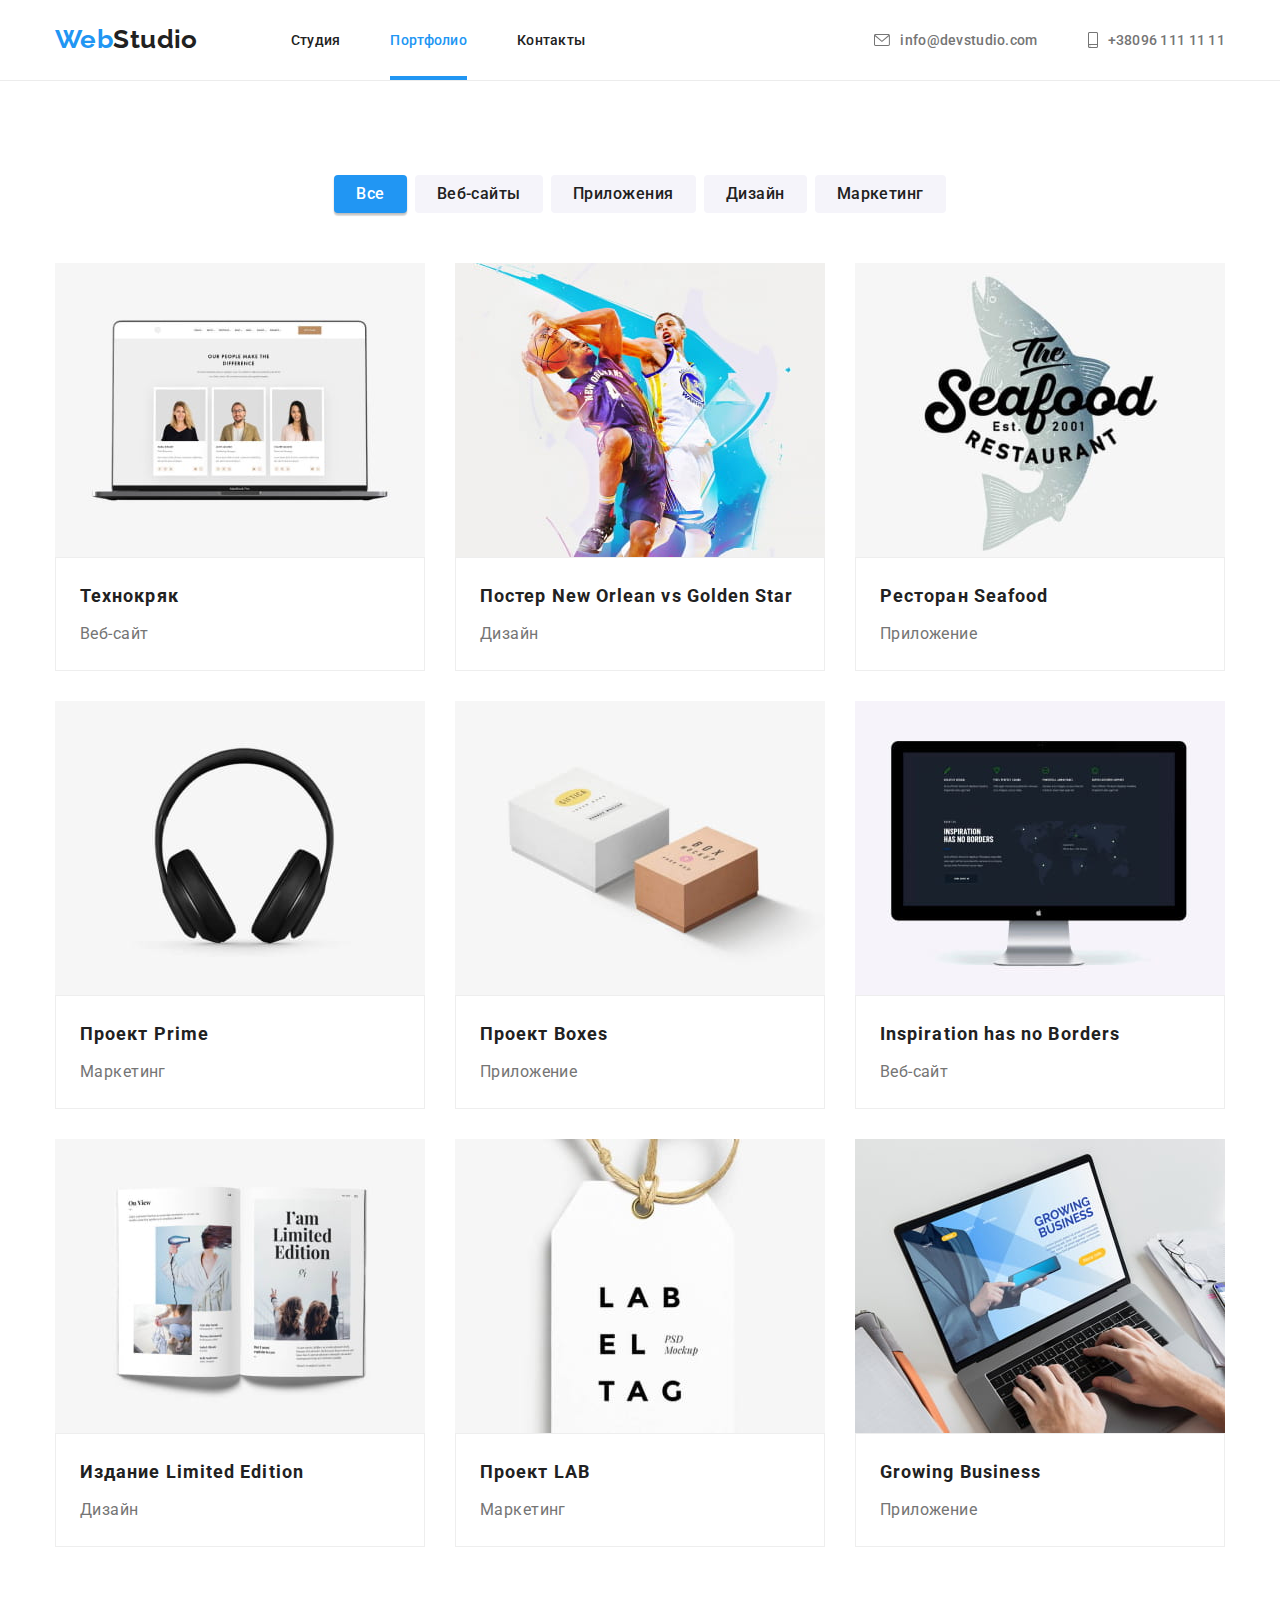
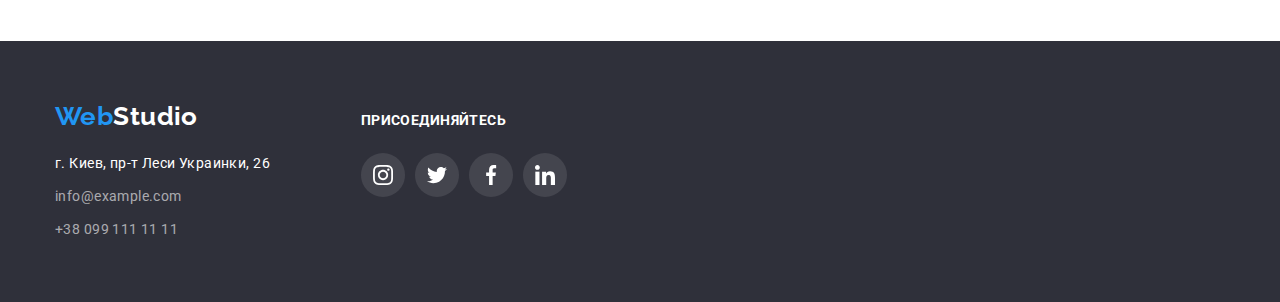
==== portfolio.html @ 3b36d1ae "12.04" ====
<!DOCTYPE html>
<html lang="en">
  <head>
    <meta charset="UTF-8" />
    <meta http-equiv="X-UA-Compatible" content="IE=edge" />
    <meta name="viewport" content="width=device-width, initial-scale=1.0" />
    <title>Portfolio</title>
    <link rel="preconnect" href="https://fonts.googleapis.com" />
    <link rel="preconnect" href="https://fonts.gstatic.com" crossorigin />
    <link
      href="https://fonts.googleapis.com/css2?family=Raleway:wght@700&family=Roboto:wght@400;500;700;900&display=swap"
      rel="stylesheet"
    />
    <link
      rel="stylesheet"
      href="https://cdnjs.cloudflare.com/ajax/libs/modern-normalize/1.1.0/modern-normalize.min.css"
    />
    <link rel="stylesheet" href="./css/styles.css" />
  </head>
  <body>
    <header class="header">
      <div class="container header-container">
        <nav class="nav-list">
          <a class="logo link" href="./index.html" lang="en"
            >Web<span class="logo-dark">Studio</span></a
          >
          <ul class="nav-list list">
            <li class="nav-list-item">
              <a class="nav-list-link link" href="./index.html">Студия</a>
            </li>
            <li class="nav-list-item">
              <a class="nav-list-link active-page link" href="./portfolio.html"
                >Портфолио
              </a>
            </li>
            <li class="nav-list-item">
              <a class="nav-list-link link" href="">Контакты </a>
            </li>
          </ul>
        </nav>
        <ul class="list header-cont-list">
          <li class="header-cont-item">
            <a
              class="nav-list-link contact-list link"
              href="mailto:info@devstudio.com"
            >
              <svg class="header-cont-icon" width="16" height="12">
                <use href="./images/sprite.svg#email"></use></svg
              >info@devstudio.com
            </a>
          </li>
          <li class="header-cont-item">
            <a class="nav-list-link contact-list link" href="tel:+380961111111">
              <svg class="header-cont-icon" height="16" width="10">
                <use href="./images/sprite.svg#smartphone"></use></svg
              >+38096 111 11 11
            </a>
          </li>
        </ul>
      </div>
    </header>
    <main>
      <div class="container">
        <section class="section">
          <h1 class="visually-hidden">Наши работы</h1>
          <ul class="list filter-btn-list">
            <li class="filter-btn-item">
              <button class="filter-btn active-btn" type="button">Все</button>
            </li>
            <li class="filter-btn-item">
              <button class="filter-btn" type="button">Веб-сайты</button>
            </li>
            <li class="filter-btn-item">
              <button class="filter-btn" type="button">Приложения</button>
            </li>
            <li class="filter-btn-item">
              <button class="filter-btn" type="button">Дизайн</button>
            </li>
            <li class="filter-btn-item">
              <button class="filter-btn" type="button">Маркетинг</button>
            </li>
          </ul>
          <ul class="list filter-list card-set">
            <li class="card-set-item work-item">
              <a
                class="link work-link"
                href=""
                target="_blank"
                rel="noopener noreferrer nofollow"
              >
                <div class="work-item-img-wrapper">
                  <img
                    src="./images/techno-crack.jpg"
                    alt="Сайт технокряк"
                    width="370"
                    height="294"
                  />
                  <p class="overlay">
                    Ресурс предлагает комплексные предложения с разным уровнем
                    функционала и сервисов. Все это позволит посетителю получить
                    исчерпывающие сведения о компании или частном лице.
                  </p>
                </div>
                <div class="filter-item-text">
                  <h2 class="products-subtitle">Технокряк</h2>
                  <p class="product-type">Веб-сайт</p>
                </div>
              </a>
            </li>
            <li class="card-set-item work-item">
              <a
                class="link work-link"
                href=""
                target="_blank"
                rel="noopener noreferrer nofollow"
              >
                <div class="work-item-img-wrapper">
                  <img
                    src="./images/new-orlean.jpg"
                    alt="Постер New Orlean vs Golden Star"
                    width="370"
                    height="294"
                  />
                  <p class="overlay">
                    Ресурс предлагает комплексные предложения с разным уровнем
                    функционала и сервисов. Все это позволит посетителю получить
                    исчерпывающие сведения о компании или частном лице.
                  </p>
                </div>
                <div class="filter-item-text">
                  <h2 class="products-subtitle">
                    Постер <span lang="en"> New Orlean vs Golden Star</span>
                  </h2>
                  <p class="product-type">Дизайн</p>
                </div>
              </a>
            </li>
            <li class="card-set-item work-item">
              <a
                class="link work-link"
                href=""
                target="_blank"
                rel="noopener noreferrer nofollow"
              >
                <div class="work-item-img-wrapper">
                  <img
                    src="./images/seafood.jpg"
                    alt="ресторан Seafood"
                    width="370"
                    height="294"
                  />
                  <p class="overlay">
                    Ресурс предлагает комплексные предложения с разным уровнем
                    функционала и сервисов. Все это позволит посетителю получить
                    исчерпывающие сведения о компании или частном лице.
                  </p>
                </div>
                <div class="filter-item-text">
                  <h2 class="products-subtitle">
                    Ресторан <span lang="en">Seafood</span>
                  </h2>
                  <p class="product-type">Приложение</p>
                </div>
              </a>
            </li>
            <li class="card-set-item work-item">
              <a
                class="link work-link"
                href=""
                target="_blank"
                rel="noopener noreferrer nofollow"
              >
                <div class="work-item-img-wrapper">
                  <img
                    src="./images/prime.jpg"
                    alt="Проект Prime"
                    width="370"
                    height="294"
                  />
                  <p class="overlay">
                    Ресурс предлагает комплексные предложения с разным уровнем
                    функционала и сервисов. Все это позволит посетителю получить
                    исчерпывающие сведения о компании или частном лице.
                  </p>
                </div>
                <div class="filter-item-text">
                  <h2 class="products-subtitle">
                    Проект <span lang="en">Prime</span>
                  </h2>
                  <p class="product-type">Маркетинг</p>
                </div>
              </a>
            </li>
            <li class="card-set-item work-item">
              <a
                class="link work-link"
                href=""
                target="_blank"
                rel="noopener noreferrer nofollow"
              >
                <div class="work-item-img-wrapper">
                  <img
                    src="./images/boxes.jpg"
                    alt="Проект Boxes"
                    width="370"
                    height="294"
                  />
                  <p class="overlay">
                    Ресурс предлагает комплексные предложения с разным уровнем
                    функционала и сервисов. Все это позволит посетителю получить
                    исчерпывающие сведения о компании или частном лице.
                  </p>
                </div>
                <div class="filter-item-text">
                  <h2 class="products-subtitle">
                    Проект <span lang="en">Boxes</span>
                  </h2>
                  <p class="product-type">Приложение</p>
                </div>
              </a>
            </li>
            <li class="card-set-item work-item">
              <a
                class="link work-link"
                href=""
                target="_blank"
                rel="noopener noreferrer nofollow"
              >
                <div class="work-item-img-wrapper">
                  <img
                    src="./images/inspiration.jpg"
                    alt="Веб-сайт Inspiration has no Borders"
                    width="370"
                    height="294"
                  />
                  <p class="overlay">
                    Ресурс предлагает комплексные предложения с разным уровнем
                    функционала и сервисов. Все это позволит посетителю получить
                    исчерпывающие сведения о компании или частном лице.
                  </p>
                </div>
                <div class="filter-item-text">
                  <h2 class="products-subtitle" lang="en">
                    Inspiration has no Borders
                  </h2>
                  <p class="product-type">Веб-сайт</p>
                </div>
              </a>
            </li>
            <li class="card-set-item work-item">
              <a
                class="link work-link"
                href=""
                target="_blank"
                rel="noopener noreferrer nofollow"
              >
                <div class="work-item-img-wrapper">
                  <img
                    src="./images/limited-edition.jpg"
                    alt="Издание Limited Edition"
                    width="370"
                    height="294"
                  />
                  <p class="overlay">
                    Ресурс предлагает комплексные предложения с разным уровнем
                    функционала и сервисов. Все это позволит посетителю получить
                    исчерпывающие сведения о компании или частном лице.
                  </p>
                </div>
                <div class="filter-item-text">
                  <h2 class="products-subtitle">
                    Издание <span lang="en">Limited Edition</span>
                  </h2>
                  <p class="product-type">Дизайн</p>
                </div>
              </a>
            </li>
            <li class="card-set-item work-item">
              <a
                class="link work-link"
                href=""
                target="_blank"
                rel="noopener noreferrer nofollow"
              >
                <div class="work-item-img-wrapper">
                  <img
                    src="./images/labeltag.jpg"
                    alt="Проект LAB"
                    width="370"
                    height="294"
                  />
                  <p class="overlay">
                    Ресурс предлагает комплексные предложения с разным уровнем
                    функционала и сервисов. Все это позволит посетителю получить
                    исчерпывающие сведения о компании или частном лице.
                  </p>
                </div>
                <div class="filter-item-text">
                  <h2 class="products-subtitle">
                    Проект <span lang="en">LAB</span>
                  </h2>
                  <p class="product-type">Маркетинг</p>
                </div>
              </a>
            </li>
            <li class="card-set-item work-item">
              <a
                class="link work-link"
                href=""
                target="_blank"
                rel="noopener noreferrer nofollow"
              >
                <div class="work-item-img-wrapper">
                  <img
                    src="./images/growing-business.jpg"
                    alt="Приложение Growing-business"
                    width="370"
                    height="294"
                  />
                  <p class="overlay">
                    Ресурс предлагает комплексные предложения с разным уровнем
                    функционала и сервисов. Все это позволит посетителю получить
                    исчерпывающие сведения о компании или частном лице.
                  </p>
                </div>
                <div class="filter-item-text">
                  <h2 class="products-subtitle" lang="en">Growing Business</h2>
                  <p class="product-type">Приложение</p>
                </div>
              </a>
            </li>
          </ul>
        </section>
      </div>
    </main>
    <footer class="footer">
      <div class="container footer-div">
        <div class="footer-left">
          <a class="logo link logo-footer" href="./index.html" lang="en"
            >Web<span class="logo-light">Studio</span>
          </a>
          <address class="adress">
            <ul class="list">
              <li class="address-item">
                <a
                  class="address-link link"
                  href="https://goo.gl/maps/Spa61aAKm8HjvVaVA"
                  target="_blank"
                  rel="noopener noreferrer nofollow"
                  >г. Киев, пр-т Леси Украинки, 26
                </a>
              </li>
              <li class="address-item">
                <a class="address-link link" href="mailto:info@example.com"
                  >info@example.com
                </a>
              </li>
              <li class="address-item">
                <a class="address-link link" href="tel:+380991111111"
                  >+38 099 111 11 11
                </a>
              </li>
            </ul>
          </address>
        </div>
        <div class="footer-right">
          <h3 class="footer-social-subtitle">Присоединяйтесь</h3>
          <ul class="team-social-list list">
            <li class="social-item">
              <a
                class="social-link link"
                href=""
                target="_blank"
                rel="noopener noreferrer nofollow"
              >
                <svg class="social-icon" width="20" height="20">
                  <use href="./images/sprite.svg#instagram"></use>
                </svg>
              </a>
            </li>
            <li class="social-item">
              <a
                class="social-link link"
                href=""
                target="_blank"
                rel="noopener noreferrer nofollow"
              >
                <svg class="social-icon" width="20" height="20">
                  <use href="./images/sprite.svg#twitter"></use>
                </svg>
              </a>
            </li>
            <li class="social-item">
              <a
                class="social-link link"
                href=""
                target="_blank"
                rel="noopener noreferrer nofollow"
              >
                <svg class="social-icon" width="20" height="20">
                  <use href="./images/sprite.svg#facebook"></use>
                </svg>
              </a>
            </li>
            <li class="social-item">
              <a
                class="social-link link"
                href=""
                target="_blank"
                rel="noopener noreferrer nofollow"
              >
                <svg class="social-icon" width="20" height="20">
                  <use href="./images/sprite.svg#linkedin"></use>
                </svg>
              </a>
            </li>
          </ul>
        </div>
      </div>
    </footer>
  </body>
</html>
---- css/styles.css ----
:root {
  --primary-font-family: "Roboto", sans-serif;
  --secondary-font-family: "Raleway", sans-serif;
  --accent-color: #2196f3;
  --accent-color-modal-btn: #188ce8;
  --primary-font-color: #757575;
  --secondary-font-color: #212121;
  --footer-contacts-color: rgba(255, 255, 255, 0.6);
  --color-white: #ffffff;
  --light-bg-col: #f5f4fa;
  --dark-bg-col: #2f303a;
  --card-item: 3;
  --card-gap: 30px;
}

body {
  font-family: var(--primary-font-family), "Verdana", sans-serif;
  font-size: 14px;
  line-height: 1.71;
  letter-spacing: 0.03em;
  color: var(--primary-font-color);
}

h1,
h2,
h3,
p {
  margin-top: 0;
  margin-bottom: 0;
}
ul,
ol {
  margin-top: 0;
  margin-bottom: 0;
  padding-left: 0;
}
img {
  display: block;
  max-width: 100%;
  height: auto;
}
.section {
  padding-top: 94px;
  padding-bottom: 94px;
}
.container {
  width: 1200px;
  padding-left: 15px;
  padding-right: 15px;
  margin-left: auto;
  margin-right: auto;
}
.header-container {
  display: flex;
  align-items: center;
}
.link {
  text-decoration: none;
  color: inherit;
}
.list {
  list-style: none;
}
.card-set {
  display: flex;
  margin-left: calc(var(--card-gap) * -1);
  margin-top: calc(var(--card-gap) * -1);
  flex-wrap: wrap;
}
.card-set-item {
  margin-left: var(--card-gap);
  margin-top: var(--card-gap);
  flex-basis: calc(100% / var(--card-item) - var(--card-gap));
}
/* ==========START COMPONENTS========== */
.logo {
  margin-right: 93px;
  font-family: var(--secondary-font-family);
  font-weight: 700;
  font-size: 26px;
  line-height: 1.2;
  color: var(--accent-color);
}
.visually-hidden {
  position: absolute;
  width: 1px;
  height: 1px;
  margin: -1px;
  padding: 0;
  overflow: hidden;
  border: 0;
  clip: rect(0 0 0 0);
}
.team-social-list {
  display: flex;
  align-items: center;
}
.social-link {
  display: flex;
  align-items: center;
  justify-content: center;
  width: 44px;
  height: 44px;
  background-color: rgba(255, 255, 255, 0.1);
  color: #afb1b8;
  border-radius: 50%;
  
}
.social-item:not(:last-child) {
  margin-right: 10px;
}
.nav-list-link,
.header-cont-icon,
.modal-btn,
.filter-btn,
.social-icon,
.social-link,
.address-link,
.client-icon,
.client-link,
.work-link {
  transition: background-color 250ms cubic-bezier(0.4, 0, 0.2, 1), color 250ms cubic-bezier(0.4, 0, 0.2, 1), fill 250ms cubic-bezier(0.4, 0, 0.2, 1), border 250ms cubic-bezier(0.4, 0, 0.2, 1), box-shadow 250ms cubic-bezier(0.4, 0, 0.2, 1);
}

/* ==========END COMPONENTS========== */

/* ==========START HEADER========== */

.header {
  border-bottom: 1px solid #ececec;
}
.nav-list {
  display: flex;
  align-items: center;

  color: var(--secondary-font-color);
}
.logo-dark {
  color: var(--secondary-font-color);
}
.nav-list-link {
  padding-top: 32px;
  padding-bottom: 32px;
  font-weight: 500;
  line-height: 1.15;
  letter-spacing: 0.02em;
  
}
.nav-list-item:not(:last-child),
.header-cont-item:not(:last-child) {
  margin-right: 50px;
}
.contact-list {
  display: flex;
  align-items: center;
}
.client-list,
.client-link {
  justify-content: center;
  align-items: center;
}
.client-link {
  display: flex;
  width: 170px;
  height: 92px;
  border: 1px solid #afb1b8;
  box-sizing: border-box;
  border-radius: 4px;
}
.client-list,
.nav-list-item,
.header-cont-item {
  display: flex;
  align-items: center;
}
.header-cont-icon {
  margin-right: 10px;
  fill: var(--primary-font-color);
}

.nav-list-link:hover .header-cont-icon,
.contact-list:focus .header-cont-icon,
.client-link:hover .client-icon,
.client-link:focus .client-icon {
  fill: var(--accent-color);
}

.social-link:hover .social-icon,
.social-link:focus .social-icon {
  fill: var(--color-white);
}
.header-cont-list {
  display: flex;
  margin-left: auto;
}

.nav-list-link:hover,
.nav-list-link:focus,
.active-page {
  color: var(--accent-color);
}
.active-page {
position: relative;
}
.active-page::after {
  display: block;
  height: 4px;
  width: 100%;
  background-color: var(--accent-color);
  content: "";
  position: absolute;
  bottom: 0px;
  left: 0px;
}
/* ==========END HEADER========== */

/* ==========START HERO========== */
.hero {
  background-image: linear-gradient(
      rgba(47, 48, 58, 0.4),
      rgba(47, 48, 58, 0.4)
    ),
    url(../images/hero-bg.jpg);
  padding-top: 200px;
  padding-bottom: 200px;
  background-color: var(--dark-bg-col);
}
.modal-btn {
  margin-left: auto;
  margin-right: auto;
  padding: 10px 32px;
  min-width: 200px;
  box-shadow: 0px 4px 4px rgba(0, 0, 0, 0.15);
  border-radius: 4px;
  border: none;
}
.main-title {
  margin-left: auto;
  margin-right: auto;
  margin-bottom: 30px;
  max-width: 700px;
  font-weight: 900;
  font-size: 44px;
  line-height: 1.36;
  letter-spacing: 0.06em;
  text-align: center;
  text-transform: uppercase;
  color: var(--color-white);
}

/* ==========END HERO========== */

/* ==========START MAIN========== */
.subtitle {
  font-size: 36px;
  line-height: 1.17;
  text-align: center;
  letter-spacing: 0.03em;
  color: var(--secondary-text-logo-theme);
}
.section-title {
  margin-bottom: 50px;
  font-size: 36px;
  line-height: 1.17;
  text-align: center;
  color: var(--secondary-font-color);
}
.advantages-pic {
  padding: 25px;
  display: flex;
  justify-content: center;
  align-items: center;
  margin-bottom: 30px;
  border-radius: 4px;
  background-color: var(--light-bg-col);
}

.advsntages-list {
  --card-item: 4;
}

.advantages-subtitle {
  margin-bottom: 10px;
  font-size: 14px;
  line-height: 1.15;
  text-transform: uppercase;
  color: var(--secondary-font-color);
}
.advantages {
  padding-bottom: 47px;
}
.services {
  padding-top: 47px;
}
.services-item {
  display: block;
}
.services-img {
  position: relative;
}
.services-text {
  line-height: 1.17;
  color: var(--color-white);
  text-transform: uppercase;
  text-align: center;
  background-color: rgba(47, 48, 58, 0.8);
  position:absolute;
  bottom: 0;
  left: 0;
  width: 100%;
  height: 24%;
  padding: 27px 0px 27px 0px;
}

.our-team {
  background-color: var(--light-bg-col);
}
.team-list {
  --card-item: 4;
}
.team-list-item {
  box-shadow: 0px 1px 3px rgba(0, 0, 0, 0.12), 0px 1px 1px rgba(0, 0, 0, 0.14),
    0px 2px 1px rgba(0, 0, 0, 0.2);
  border-radius: 0px 0px 4px 4px;
}

.team-name,
.team-position {
  font-size: 16px;
  line-height: 1.19;
  text-align: center;
}
.team-position {
  margin-bottom: 16px;
}
.team-name {
  font-weight: 500;
  color: var(--secondary-font-color);
  margin-bottom: 10px;
}
.team-member {
  padding: 30px;
  background-color: var(--color-white);
}

.filter-item-text {
  padding: 20px 24px;
  border: 1px solid #eeeeee;
  background-color: var(--color-white);
}
.modal-btn {
  font-family: inherit;
  cursor: pointer;
  font-weight: bold;
  font-size: 16px;
  line-height: 1.87;
  display: flex;
  align-items: center;
  text-align: center;
  letter-spacing: 0.06em;
  color: var(--color-white);
  background: var(--accent-color);
}
.filter-btn {
  padding: 6px 22px;
  border-radius: 4px;
  border: none;
  align-items: center;
  font-family: inherit;
  font-weight: 500;
  font-size: 16px;
  line-height: 1.62;
  text-align: center;
  letter-spacing: 0.03em;
  background-color: var(--light-bg-col);
  color: var(--secondary-font-color);
}
.filter-btn-item:not(:last-child) {
  margin-right: 8px;
}
.modal-btn:hover,
.modal-btn:focus {
  background-color: var(--accent-color-modal-btn);
}
.filter-btn:hover,
.filter-btn:focus,
.active-btn {
  color: var(--color-white);
  background-color: var(--accent-color);
  box-shadow: 0px 3px 1px rgba(0, 0, 0, 0.1), 0px 1px 2px rgba(0, 0, 0, 0.08),
    0px 2px 2px rgba(0, 0, 0, 0.12);
}
.products-subtitle {
  margin-bottom: 4px;
  color: var(--secondary-font-color);
  font-size: 18px;
  line-height: 2;
  letter-spacing: 0.06em;
}
.product-type {
  font-size: 16px;
  line-height: 2;
}
.filter-btn-list {
  display: flex;
  justify-content: center;
  margin-bottom: 50px;
}
.social-link:hover,
.social-link:focus {
  background-color: var(--accent-color);
}
.work-link {
  display: flex;
  flex-direction: column;
}

.social-icon {
  fill: currentColor;
}

.team-member {
  padding: 30px;
}
.client-icon {
  fill: #afb1b8;
}
.client-link:hover,
.client-link:focus {
  border: 1px solid var(--accent-color);
}
.work-link:hover,
.work-link:focus {
  box-shadow: 0px 1px 1px rgba(0, 0, 0, 0.12), 0px 4px 4px rgba(0, 0, 0, 0.06),
    1px 4px 6px rgba(0, 0, 0, 0.16);
}
.client-list {
  --card-item: 6;
}
.work-item-img-wrapper {
  position: relative;
  overflow: hidden;
}
.overlay {
  background-color: rgba(33, 150, 243, 0.9);
  padding: 63px 24px;
  font-size: 18px;
  line-height: 1.33;
  /* font-weight: 400px; */
  /* letter-spacing: 0.03em; */
  color: var(--color-white);
  position: absolute;
  top: 0;
  left: 0;
  width: 100%;
  height: 100%;
  overflow: auto;
  transform: translateY(100%);
  transition: transform 250ms cubic-bezier(0.4, 0, 0.2, 1);
}
.work-link:hover .overlay,
.work-link:focus .overlay {
  transform: translateY(0%);

}

/* ==========END MAIN========== */

/* ==========START FOOTER========== */
.footer {
  padding-top: 60px;
  padding-bottom: 60px;
}
.logo-footer {
  margin-bottom: 20px;
  display: block;
}
.address-item:not(:last-child) {
  margin-bottom: 9px;
}

.logo-light {
  color: var(--color-white);
}
.adress {
  font-style: normal;
}
.address-link {
  color: var(--footer-contacts-color);
}

.address-link[target="_blank"] {
  color: var(--color-white);
}
.address-link:hover,
.address-link:focus {
  color: var(--accent-color);
}

.footer {
  background-color: var(--dark-bg-col);
  align-items: center;
}
.footer-div {
  display: flex;
  align-items: baseline;
}
.footer-left {
  margin-right: 70px;
}

.footer-left,
.footer-right {
  display: flex;

  flex-direction: column;
}
.footer-social-subtitle {
  color: var(--color-white);
  text-transform: uppercase;
  font-size: inherit;
  margin-bottom: 20px;
}
.social-list {
  display: flex;
}
.footer .social-link {
  color: var(--color-white);
}

/* ==========END FOOTER========== */
.backdrop {
  position: fixed;
  top: 0;
  left: 0;
  width: 100vw;
  height: 100vh;
  background-color: rgba(0, 0, 0, 0.2);
  transform: translateX(0%), rotate(360deg);
  transition: visibility 250ms linear, transform 250ms linear, opacity 250ms linear;
}
.is-hidden {
  opacity: 0;
  visibility: hidden;
  pointer-events: none;
  transform: translateX(100%) rotate(-360deg);

}
.modal {
  position: absolute;
  top: 50%;
  left: 50%;
  transform: translate(-50%, -50%);
  width: 528px;
  height: 581px;
  background-color: var(--color-white);
  box-shadow: 0px 1px 3px rgba(0, 0, 0, 0.12),
  0px 1px 1px rgba(0, 0, 0, 0.14),
  0px 2px 1px rgba(0, 0, 0, 0.2);
  border-radius: 4px;
}
.modal-btn-close {
  position: absolute;
  top: 8px;
  right: 8px;
border-radius: 50%;
border: 1px solid rgba(0, 0, 0, 0.1);
background-color: var(--color-white);
width: 30px;
height: 30px;
padding: 0;
display: flex;
align-items: center;
justify-content: center;
cursor: pointer;

}
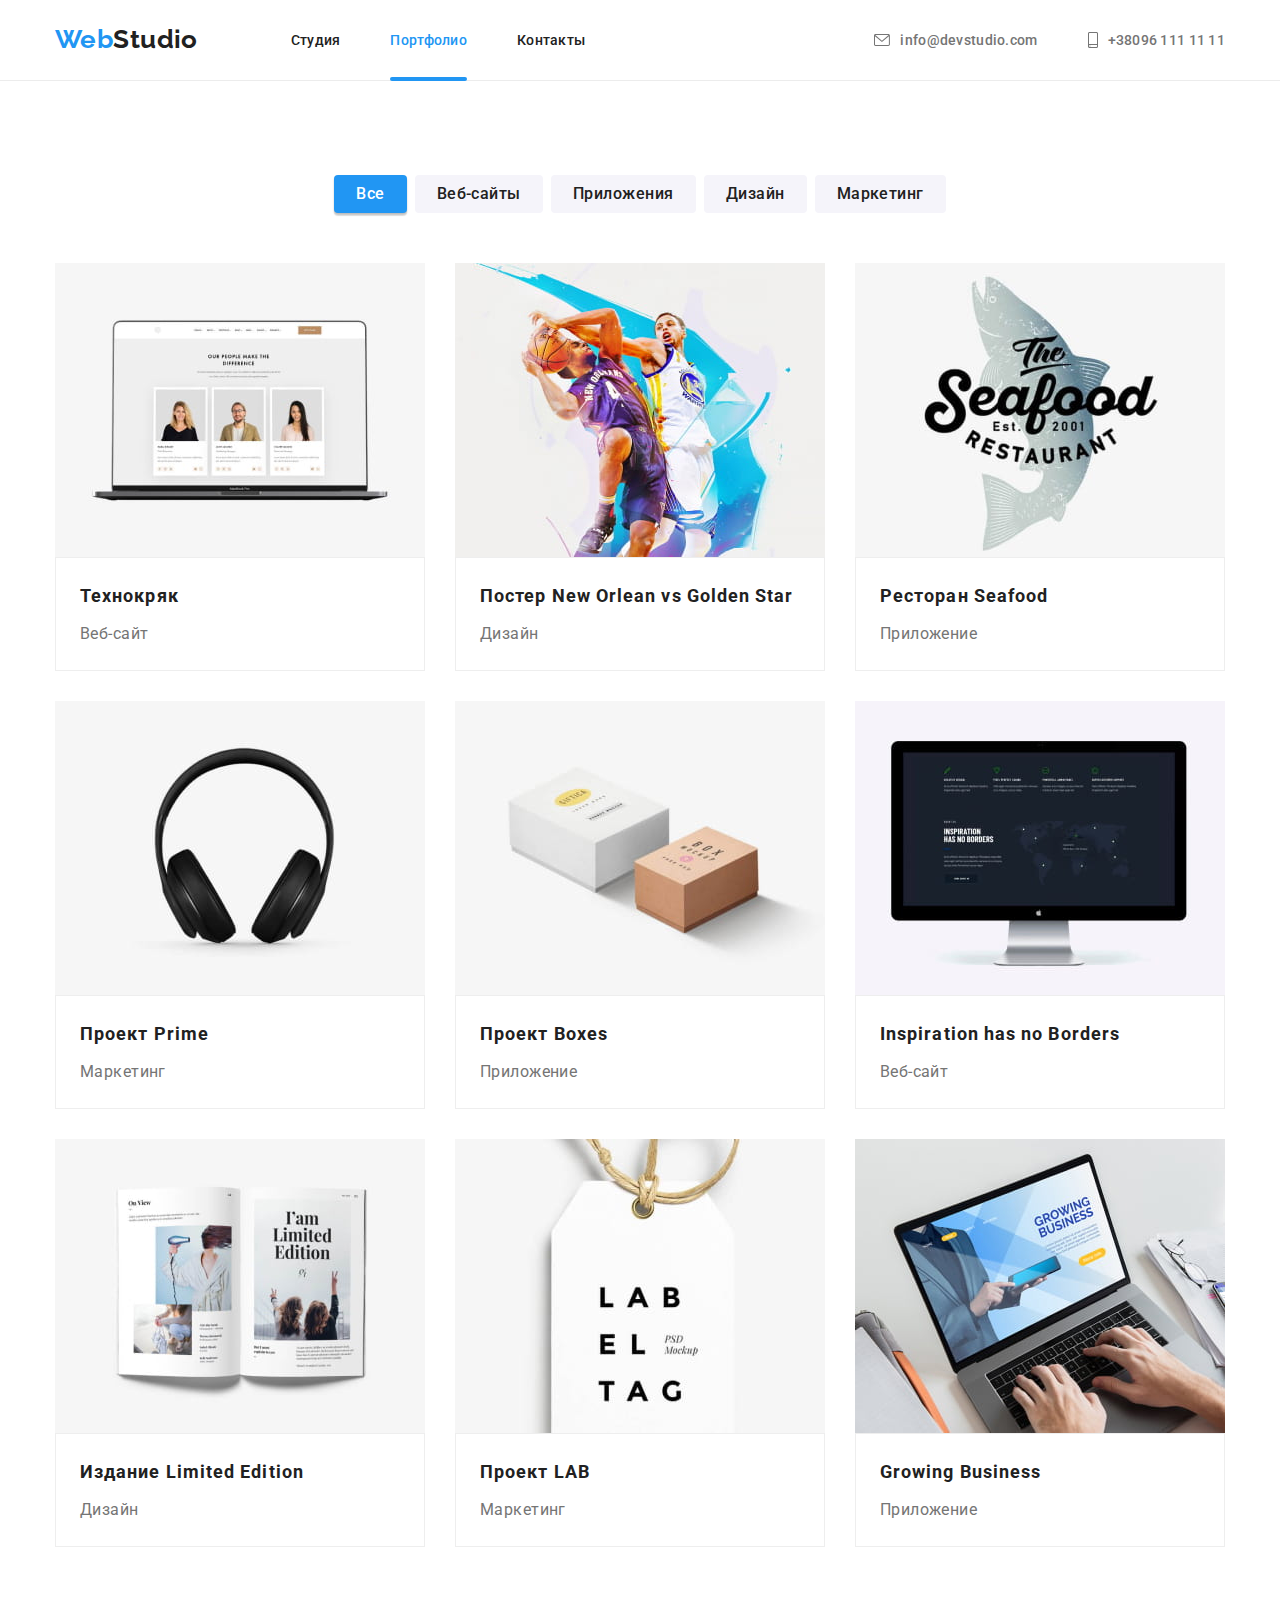
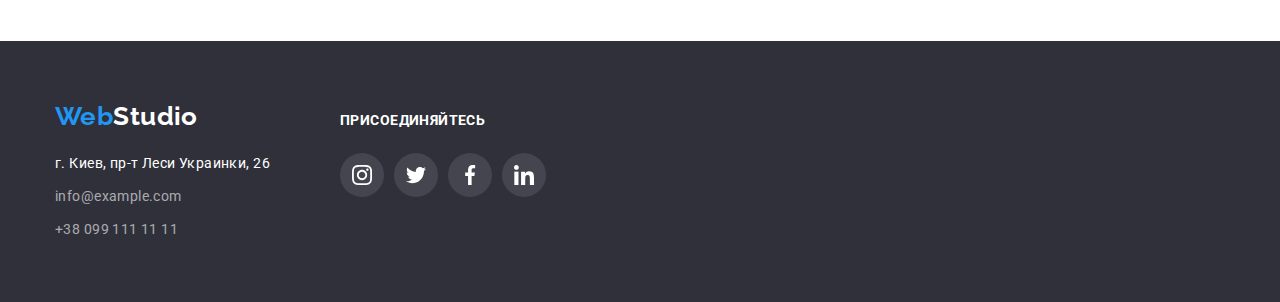
==== commit 04e8697e: "14.04" ====
--- a/portfolio.html
+++ b/portfolio.html
@@ -335,7 +335,7 @@
     </main>
     <footer class="footer">
       <div class="container footer-div">
-        <div class="footer-left">
+        <div class="footer-item">
           <a class="logo link logo-footer" href="./index.html" lang="en"
             >Web<span class="logo-light">Studio</span>
           </a>
@@ -363,7 +363,7 @@
             </ul>
           </address>
         </div>
-        <div class="footer-right">
+        <div class="footer-item">
           <h3 class="footer-social-subtitle">Присоединяйтесь</h3>
           <ul class="team-social-list list">
             <li class="social-item">
--- a/css/styles.css
+++ b/css/styles.css
@@ -11,8 +11,9 @@
   --dark-bg-col: #2f303a;
   --card-item: 3;
   --card-gap: 30px;
-}
-
+  --icon-color: #AFB1B8;
+  --transition: 250ms cubic-bezier(0.4, 0, 0.2, 1);
+}
 body {
   font-family: var(--primary-font-family), "Verdana", sans-serif;
   font-size: 14px;
@@ -20,7 +21,6 @@
   letter-spacing: 0.03em;
   color: var(--primary-font-color);
 }
-
 h1,
 h2,
 h3,
@@ -74,8 +74,7 @@
 }
 /* ==========START COMPONENTS========== */
 .logo {
-  margin-right: 93px;
-  font-family: var(--secondary-font-family);
+    font-family: var(--secondary-font-family);
   font-weight: 700;
   font-size: 26px;
   line-height: 1.2;
@@ -89,7 +88,7 @@
   padding: 0;
   overflow: hidden;
   border: 0;
-  clip: rect(0 0 0 0);
+  clip: rect(0, 0, 0, 0);
 }
 .team-social-list {
   display: flex;
@@ -104,23 +103,11 @@
   background-color: rgba(255, 255, 255, 0.1);
   color: #afb1b8;
   border-radius: 50%;
-  
+  transition: background-color var(--transition), color var(--transition);  
 }
 .social-item:not(:last-child) {
   margin-right: 10px;
 }
-.nav-list-link,
-.header-cont-icon,
-.modal-btn,
-.filter-btn,
-.social-icon,
-.social-link,
-.address-link,
-.client-icon,
-.client-link,
-.work-link {
-  transition: background-color 250ms cubic-bezier(0.4, 0, 0.2, 1), color 250ms cubic-bezier(0.4, 0, 0.2, 1), fill 250ms cubic-bezier(0.4, 0, 0.2, 1), border 250ms cubic-bezier(0.4, 0, 0.2, 1), box-shadow 250ms cubic-bezier(0.4, 0, 0.2, 1);
-}
 
 /* ==========END COMPONENTS========== */
 
@@ -129,10 +116,12 @@
 .header {
   border-bottom: 1px solid #ececec;
 }
+.header .logo {
+  margin-right: 93px;
+}
 .nav-list {
   display: flex;
   align-items: center;
-
   color: var(--secondary-font-color);
 }
 .logo-dark {
@@ -144,7 +133,7 @@
   font-weight: 500;
   line-height: 1.15;
   letter-spacing: 0.02em;
-  
+  transition: color var(--transition);  
 }
 .nav-list-item:not(:last-child),
 .header-cont-item:not(:last-child) {
@@ -163,9 +152,11 @@
   display: flex;
   width: 170px;
   height: 92px;
-  border: 1px solid #afb1b8;
+  border: 1px solid currentColor;
   box-sizing: border-box;
   border-radius: 4px;
+  color: var(--icon-color);
+  transition: var(--transition);
 }
 .client-list,
 .nav-list-item,
@@ -175,25 +166,16 @@
 }
 .header-cont-icon {
   margin-right: 10px;
-  fill: var(--primary-font-color);
-}
-
-.nav-list-link:hover .header-cont-icon,
-.contact-list:focus .header-cont-icon,
-.client-link:hover .client-icon,
-.client-link:focus .client-icon {
-  fill: var(--accent-color);
-}
-
-.social-link:hover .social-icon,
-.social-link:focus .social-icon {
+  fill: currentColor;
+}
+.our-team .social-link:hover .social-icon,
+.our-team .social-link:focus .social-icon {
   fill: var(--color-white);
 }
 .header-cont-list {
   display: flex;
   margin-left: auto;
 }
-
 .nav-list-link:hover,
 .nav-list-link:focus,
 .active-page {
@@ -209,8 +191,9 @@
   background-color: var(--accent-color);
   content: "";
   position: absolute;
-  bottom: 0px;
+  bottom: -1px;
   left: 0px;
+  border-radius: 2px;
 }
 /* ==========END HEADER========== */
 
@@ -233,6 +216,7 @@
   box-shadow: 0px 4px 4px rgba(0, 0, 0, 0.15);
   border-radius: 4px;
   border: none;
+  transition: background var(--transition);
 }
 .main-title {
   margin-left: auto;
@@ -274,11 +258,9 @@
   border-radius: 4px;
   background-color: var(--light-bg-col);
 }
-
 .advsntages-list {
   --card-item: 4;
 }
-
 .advantages-subtitle {
   margin-bottom: 10px;
   font-size: 14px;
@@ -293,12 +275,10 @@
   padding-top: 47px;
 }
 .services-item {
-  display: block;
-}
-.services-img {
   position: relative;
 }
 .services-text {
+  font-weight: 700;
   line-height: 1.17;
   color: var(--color-white);
   text-transform: uppercase;
@@ -307,9 +287,8 @@
   position:absolute;
   bottom: 0;
   left: 0;
-  width: 100%;
-  height: 24%;
-  padding: 27px 0px 27px 0px;
+  width: 100%;  
+  padding: 27px;
 }
 
 .our-team {
@@ -374,6 +353,7 @@
   letter-spacing: 0.03em;
   background-color: var(--light-bg-col);
   color: var(--secondary-font-color);
+  transition: color var(--transition), background-color var(--transition), box-shadow var(--transition);
 }
 .filter-btn-item:not(:last-child) {
   margin-right: 8px;
@@ -416,18 +396,18 @@
 }
 
 .social-icon {
-  fill: currentColor;
+  fill: currentColor;  
 }
 
 .team-member {
   padding: 30px;
 }
 .client-icon {
-  fill: #afb1b8;
+  fill: currentColor;
 }
 .client-link:hover,
 .client-link:focus {
-  border: 1px solid var(--accent-color);
+  color: var(--accent-color);
 }
 .work-link:hover,
 .work-link:focus {
@@ -446,8 +426,6 @@
   padding: 63px 24px;
   font-size: 18px;
   line-height: 1.33;
-  /* font-weight: 400px; */
-  /* letter-spacing: 0.03em; */
   color: var(--color-white);
   position: absolute;
   top: 0;
@@ -461,7 +439,6 @@
 .work-link:hover .overlay,
 .work-link:focus .overlay {
   transform: translateY(0%);
-
 }
 
 /* ==========END MAIN========== */
@@ -487,6 +464,7 @@
 }
 .address-link {
   color: var(--footer-contacts-color);
+  transition: var(--transition);
 }
 
 .address-link[target="_blank"] {
@@ -505,15 +483,8 @@
   display: flex;
   align-items: baseline;
 }
-.footer-left {
+.footer-item:not(:last-child) {
   margin-right: 70px;
-}
-
-.footer-left,
-.footer-right {
-  display: flex;
-
-  flex-direction: column;
 }
 .footer-social-subtitle {
   color: var(--color-white);
@@ -536,21 +507,24 @@
   width: 100vw;
   height: 100vh;
   background-color: rgba(0, 0, 0, 0.2);
-  transform: translateX(0%), rotate(360deg);
-  transition: visibility 250ms linear, transform 250ms linear, opacity 250ms linear;
+  transition: visibility 250ms linear,  opacity 250ms linear;
 }
 .is-hidden {
   opacity: 0;
   visibility: hidden;
   pointer-events: none;
-  transform: translateX(100%) rotate(-360deg);
-
+  
+  transition: visibility var(--transition), opacity var(--transition);
+}
+.backdrop.is-hidden .modal {
+  transform: translate(100%, 100%) rotate(-90deg) scale(0);
 }
 .modal {
   position: absolute;
   top: 50%;
   left: 50%;
   transform: translate(-50%, -50%);
+  transition: transform var(--transition);
   width: 528px;
   height: 581px;
   background-color: var(--color-white);
@@ -563,15 +537,14 @@
   position: absolute;
   top: 8px;
   right: 8px;
-border-radius: 50%;
-border: 1px solid rgba(0, 0, 0, 0.1);
-background-color: var(--color-white);
-width: 30px;
-height: 30px;
-padding: 0;
-display: flex;
-align-items: center;
-justify-content: center;
-cursor: pointer;
-
-}
+  border-radius: 50%;
+  border: 1px solid rgba(0, 0, 0, 0.1);
+  background-color: var(--color-white);
+  width: 30px;
+  height: 30px;
+  padding: 0;
+  display: flex;
+  align-items: center;
+  justify-content: center;
+  cursor: pointer;
+}
